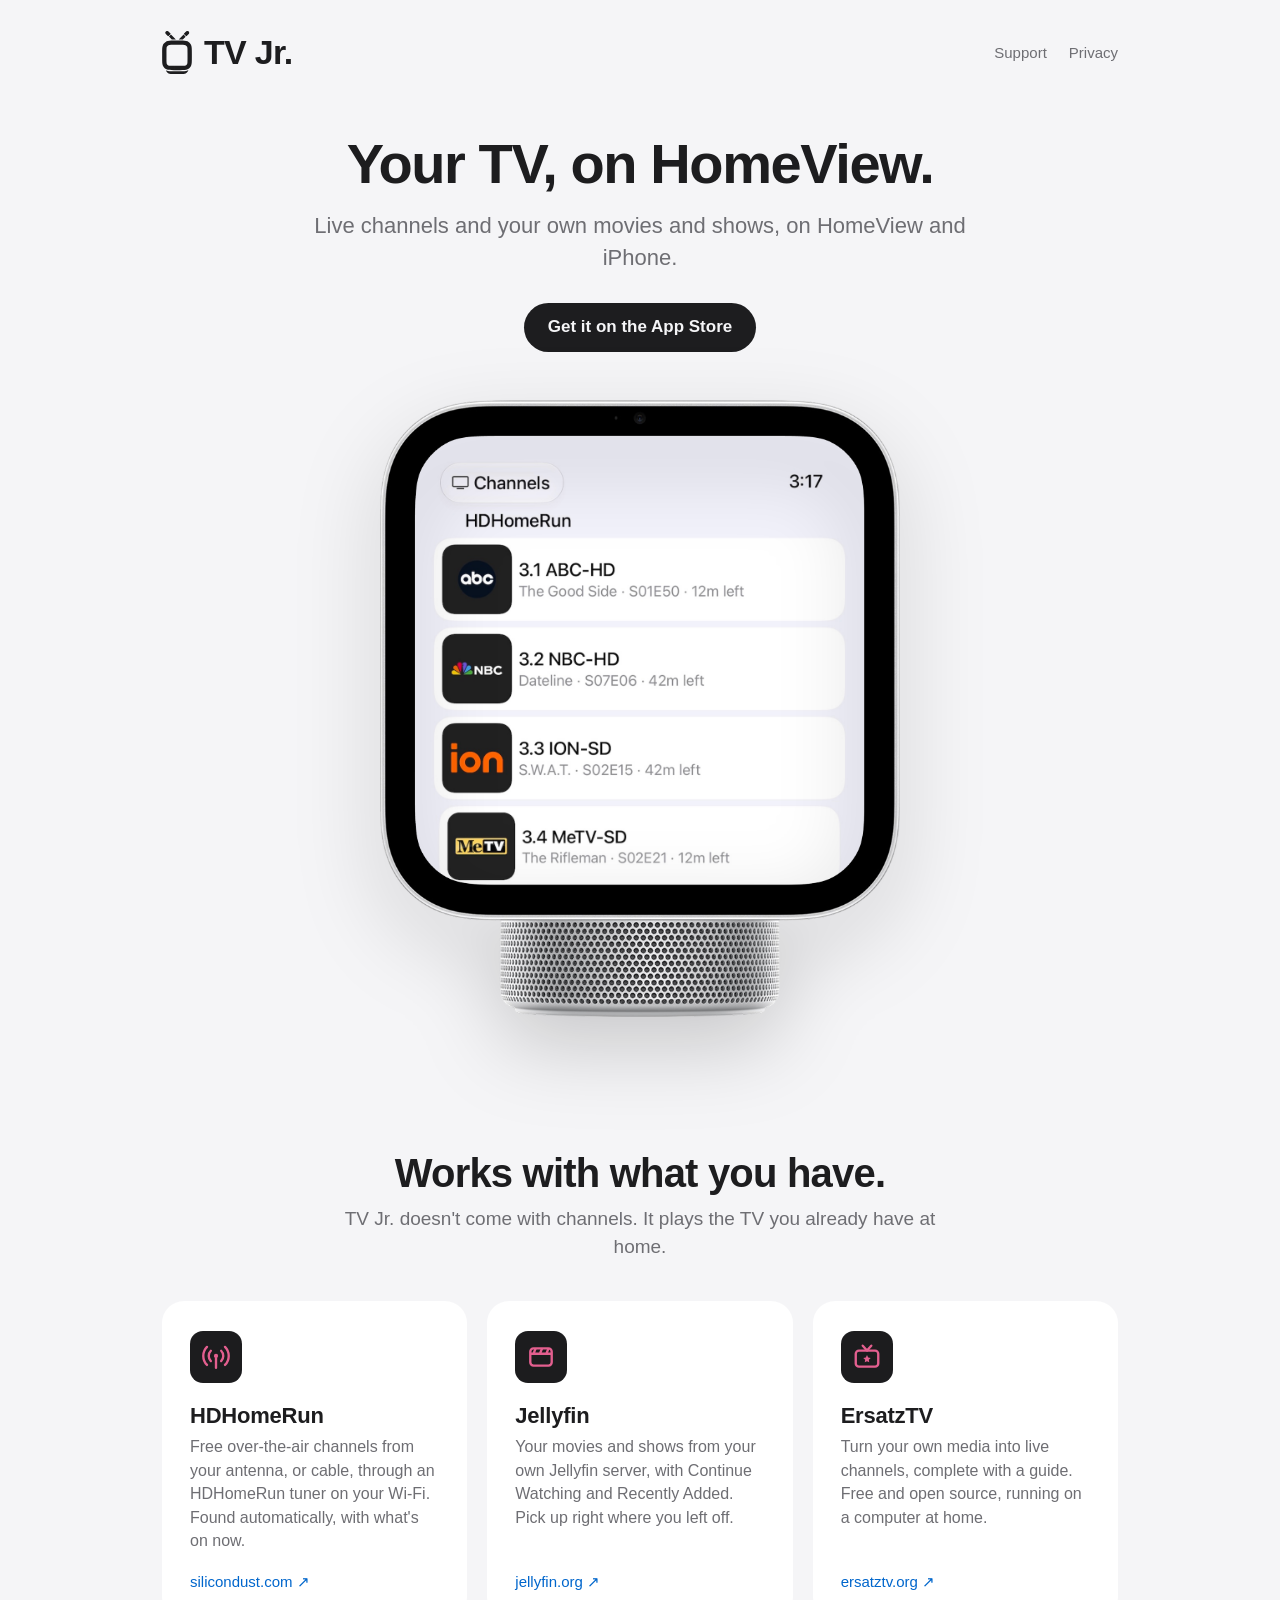
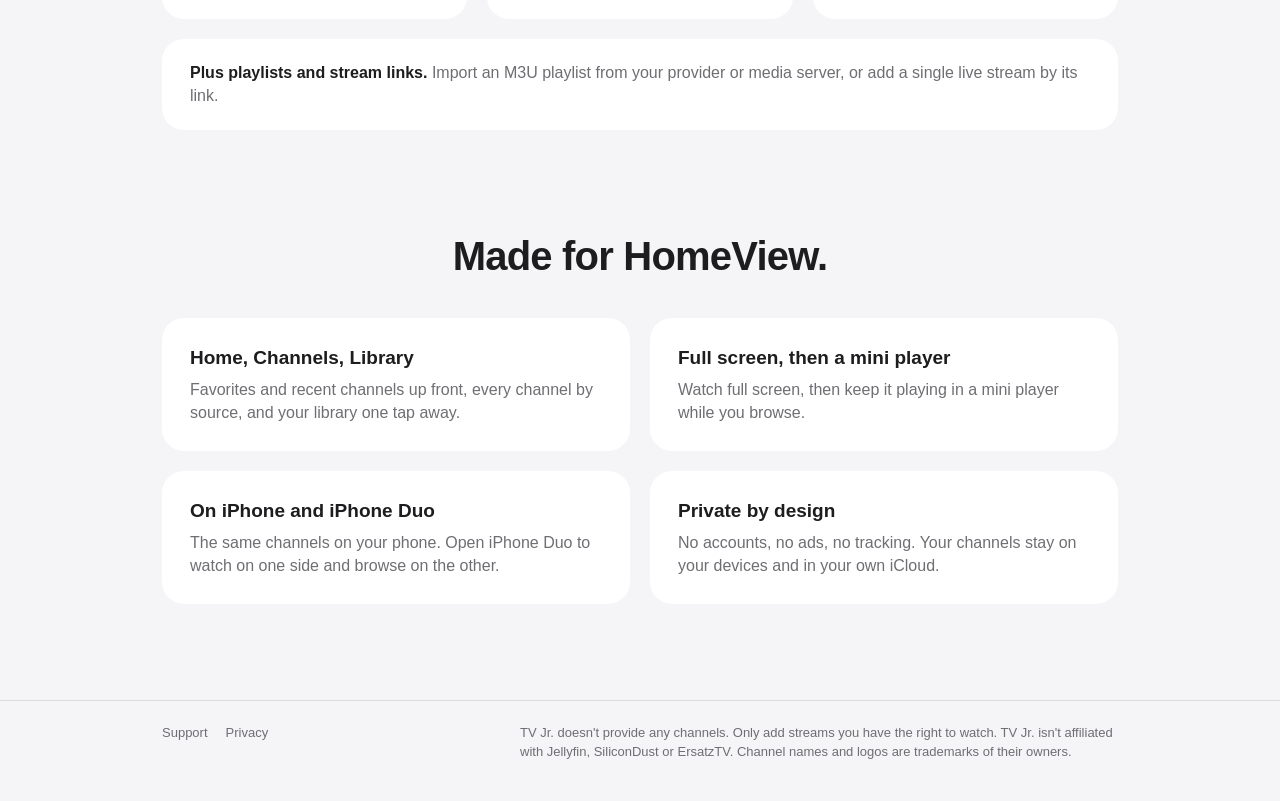
==== index.html @ d6d627ab "Channels screenshot from HomeView; trademark line Co-Authored-By: Claude Opus 5.5 <noreply@anthropic" ====
<!doctype html>
<html lang="en">
<head>
  <meta charset="utf-8">
  <meta name="viewport" content="width=device-width, initial-scale=1">
  <title>TV Jr.</title>
  <meta name="description" content="Live TV and your Jellyfin library on HomeView and iPhone. Works with HDHomeRun, Jellyfin, ErsatzTV and stream links.">
  <meta name="apple-itunes-app" content="app-id=6818644922">
  <link rel="icon" href="logo.svg" type="image/svg+xml">
  <link rel="stylesheet" href="style.css">
</head>
<body>
  <header class="site-header">
    <div class="wrap">
      <a class="brand" href="./" aria-label="TV Jr. home"><i class="logo" aria-hidden="true"></i><span>TV Jr.</span></a>
      <nav class="site-nav">
        <a href="support.html">Support</a>
        <a href="privacy.html">Privacy</a>
      </nav>
    </div>
  </header>

  <main>
    <section class="hero wrap">
      <h1>Your TV, on HomeView.</h1>
      <p class="lede">Live channels and your own movies and shows, on HomeView and iPhone.</p>
      <a class="cta" href="https://apps.apple.com/app/id6818644922">Get it on the App Store</a>

      <div class="device" aria-label="TV Jr. on HomeView">
        <div class="screen" id="screen">
          <div class="placeholder"><i class="logo" aria-hidden="true"></i></div>
          <!-- Square HomeView screenshots, one per <img>. They cross-fade every few seconds. -->
          <img src="screens/channels.jpg" alt="TV Jr. on HomeView: HDHomeRun channels with what's on now">
        </div>
        <img class="frame" src="homeview.png" alt="" width="741" height="880">
      </div>
      <div class="dots" id="dots" hidden></div>
    </section>

    <section class="section wrap" id="sources">
      <h2>Works with what you have.</h2>
      <p class="sub">TV Jr. doesn't come with channels. It plays the TV you already have at home.</p>

      <div class="cards">
        <article class="card">
          <div class="icon" aria-hidden="true">
            <svg viewBox="0 0 28 28" fill="none" stroke="currentColor" stroke-width="2.2" stroke-linecap="round" stroke-linejoin="round">
              <path d="M14 15v9"/><circle cx="14" cy="13" r="2" fill="currentColor" stroke="none"/>
              <path d="M9.2 8.2a6.8 6.8 0 0 0 0 9.6M18.8 8.2a6.8 6.8 0 0 1 0 9.6"/>
              <path d="M5.6 4.6a11.9 11.9 0 0 0 0 16.8M22.4 4.6a11.9 11.9 0 0 1 0 16.8"/>
            </svg>
          </div>
          <h3>HDHomeRun</h3>
          <p>Free over-the-air channels from your antenna, or cable, through an HDHomeRun tuner on your Wi‑Fi. Found automatically, with what's on now.</p>
          <a class="more" href="https://www.silicondust.com">silicondust.com ↗</a>
        </article>

        <article class="card">
          <div class="icon" aria-hidden="true">
            <svg viewBox="0 0 28 28" fill="none" stroke="currentColor" stroke-width="2.2" stroke-linejoin="round">
              <rect x="4" y="6" width="20" height="16" rx="3"/>
              <path d="M4 11h20M9 6l-2 5M15 6l-2 5M21 6l-2 5"/>
            </svg>
          </div>
          <h3>Jellyfin</h3>
          <p>Your movies and shows from your own Jellyfin server, with Continue Watching and Recently Added. Pick up right where you left off.</p>
          <a class="more" href="https://jellyfin.org">jellyfin.org ↗</a>
        </article>

        <article class="card">
          <div class="icon" aria-hidden="true">
            <svg viewBox="0 0 28 28" fill="none" stroke="currentColor" stroke-width="2.2" stroke-linecap="round" stroke-linejoin="round">
              <rect x="3.5" y="8" width="21" height="15" rx="3"/>
              <path d="M10 3.5l4 4.5 4-4.5"/>
              <path d="M14 12.2l1.1 2.3 2.4.4-1.8 1.7.4 2.4-2.1-1.1-2.1 1.1.4-2.4-1.8-1.7 2.4-.4z" fill="currentColor" stroke="none"/>
            </svg>
          </div>
          <h3>ErsatzTV</h3>
          <p>Turn your own media into live channels, complete with a guide. Free and open source, running on a computer at home.</p>
          <a class="more" href="https://ersatztv.org">ersatztv.org ↗</a>
        </article>
      </div>

      <p class="also"><strong>Plus playlists and stream links.</strong> Import an M3U playlist from your provider or media server, or add a single live stream by its link.</p>
    </section>

    <section class="section wrap">
      <h2>Made for HomeView.</h2>
      <div class="features">
        <div class="feature">
          <h3>Home, Channels, Library</h3>
          <p>Favorites and recent channels up front, every channel by source, and your library one tap away.</p>
        </div>
        <div class="feature">
          <h3>Full screen, then a mini player</h3>
          <p>Watch full screen, then keep it playing in a mini player while you browse.</p>
        </div>
        <div class="feature">
          <h3>On iPhone and iPhone Duo</h3>
          <p>The same channels on your phone. Open iPhone Duo to watch on one side and browse on the other.</p>
        </div>
        <div class="feature">
          <h3>Private by design</h3>
          <p>No accounts, no ads, no tracking. Your channels stay on your devices and in your own iCloud.</p>
        </div>
      </div>
    </section>
  </main>

  <footer class="site-footer">
    <div class="wrap">
      <nav><a href="support.html">Support</a><a href="privacy.html">Privacy</a></nav>
      <p>TV Jr. doesn't provide any channels. Only add streams you have the right to watch. TV Jr. isn't affiliated with Jellyfin, SiliconDust or ErsatzTV. Channel names and logos are trademarks of their owners.</p>
    </div>
  </footer>

  <script>
    // Cross-fade the HomeView screenshots, with a dot for each.
    (function () {
      var shots = [].slice.call(document.querySelectorAll('#screen img'));
      if (!shots.length) return;
      var dots = document.getElementById('dots'), i = 0, timer;
      function show(n) {
        shots[i].classList.remove('on'); dots.children[i] && dots.children[i].setAttribute('aria-current', 'false');
        i = n; shots[i].classList.add('on'); dots.children[i] && dots.children[i].setAttribute('aria-current', 'true');
      }
      if (shots.length > 1) {
        shots.forEach(function (img, n) {
          var b = document.createElement('button');
          b.setAttribute('aria-label', img.alt || 'Screenshot ' + (n + 1));
          b.addEventListener('click', function () { clearInterval(timer); show(n); });
          dots.appendChild(b);
        });
        dots.hidden = false;
        if (!matchMedia('(prefers-reduced-motion: reduce)').matches)
          timer = setInterval(function () { show((i + 1) % shots.length); }, 4500);
      }
      show(0);
    })();
  </script>
</body>
</html>
---- style.css ----
:root {
  --bg: #f5f5f7;
  --card: #ffffff;
  --text: #1d1d1f;
  --secondary: #6e6e73;
  --hairline: rgba(0, 0, 0, 0.1);
  --link: #0066cc;
  --pink: #e35f8f;
  color-scheme: light dark;
}

@media (prefers-color-scheme: dark) {
  :root {
    --bg: #000000;
    --card: #1c1c1e;
    --text: #f5f5f7;
    --secondary: #a1a1a6;
    --hairline: rgba(255, 255, 255, 0.14);
    --link: #2997ff;
  }
}

* { box-sizing: border-box; }

html { -webkit-text-size-adjust: 100%; }

body {
  margin: 0;
  background: var(--bg);
  color: var(--text);
  font-family: -apple-system, BlinkMacSystemFont, "SF Pro Text", "Helvetica Neue", Helvetica, Arial, sans-serif;
  font-size: 17px;
  line-height: 1.47;
  -webkit-font-smoothing: antialiased;
}

a { color: var(--link); text-decoration: none; }
a:hover { text-decoration: underline; }

.wrap { max-width: 1000px; margin: 0 auto; padding: 0 22px; }

/* Header */

.site-header { padding: 28px 0 0; }
.site-header .wrap { display: flex; align-items: center; justify-content: space-between; gap: 16px; }

.brand { display: inline-flex; align-items: center; gap: 12px; color: var(--text); }
.brand:hover { text-decoration: none; }
.brand .logo { width: 30px; height: 43px; }
.brand span { font-size: 34px; font-weight: 700; letter-spacing: -0.02em; }

.logo {
  display: inline-block;
  background: currentColor;
  -webkit-mask: url(logo.svg) center / contain no-repeat;
  mask: url(logo.svg) center / contain no-repeat;
}

.site-nav { display: flex; gap: 22px; font-size: 15px; }
.site-nav a { color: var(--secondary); }
.site-nav a:hover, .site-nav a[aria-current] { color: var(--text); text-decoration: none; }

/* Hero */

.hero { text-align: center; padding-top: 56px; padding-bottom: 24px; }
.hero h1 {
  margin: 0 auto;
  max-width: 14em;
  font-size: clamp(36px, 6vw, 56px);
  line-height: 1.07;
  font-weight: 700;
  letter-spacing: -0.025em;
}
.hero p.lede {
  margin: 16px auto 0;
  max-width: 30em;
  font-size: clamp(19px, 2.4vw, 22px);
  color: var(--secondary);
}

.cta {
  display: inline-block;
  margin-top: 28px;
  padding: 12px 24px;
  border-radius: 980px;
  background: var(--text);
  color: var(--bg);
  font-size: 17px;
  font-weight: 600;
}
.cta:hover { text-decoration: none; opacity: 0.85; }

/* HomeView: the photo on top, with its screen cut out; screenshots sit behind the opening.
   The opening is 640×640 at (50, 51) in the 741×880 image, padded a pixel under the bezel. */

.device {
  position: relative;
  width: min(520px, 100%);
  margin: 48px auto 0;
  aspect-ratio: 741 / 880;
}

.device .frame {
  position: relative;
  display: block;
  width: 100%;
  height: auto;
  pointer-events: none;
  filter: drop-shadow(0 30px 40px rgba(0, 0, 0, 0.18));
}

.device .screen {
  position: absolute;
  left: calc(49 / 741 * 100%);
  top: calc(50 / 880 * 100%);
  width: calc(642 / 741 * 100%);
  height: calc(642 / 880 * 100%);
  overflow: hidden;
  background: #1c1c1e;
}

.device .screen img {
  position: absolute;
  inset: 0;
  width: 100%;
  height: 100%;
  object-fit: cover;
  opacity: 0;
  transition: opacity 0.8s ease;
}
.device .screen img.on { opacity: 1; }

.device .placeholder {
  position: absolute;
  inset: 0;
  display: grid;
  place-items: center;
  background: radial-gradient(circle at 50% 45%, #2c2c30, #151517);
}
.device .placeholder .logo { width: 22%; aspect-ratio: 566 / 819; color: rgba(255, 255, 255, 0.18); }

.dots { display: flex; justify-content: center; gap: 8px; margin-top: 22px; }
.dots button {
  width: 8px; height: 8px; padding: 0;
  border: 0; border-radius: 50%;
  background: var(--secondary); opacity: 0.35; cursor: pointer;
}
.dots button[aria-current="true"] { opacity: 1; }

/* Sources */

.section { padding-top: 88px; }
.section h2 {
  margin: 0;
  text-align: center;
  font-size: clamp(30px, 4.4vw, 40px);
  line-height: 1.1;
  font-weight: 700;
  letter-spacing: -0.02em;
}
.section .sub { margin: 10px auto 0; max-width: 34em; text-align: center; color: var(--secondary); font-size: 19px; }

.cards {
  display: grid;
  grid-template-columns: repeat(3, 1fr);
  gap: 20px;
  margin-top: 40px;
}

.card {
  display: flex;
  flex-direction: column;
  padding: 30px 28px 26px;
  border-radius: 22px;
  background: var(--card);
}
.card .icon {
  width: 52px; height: 52px;
  display: grid; place-items: center;
  border-radius: 13px;
  background: #1c1c1e;
  color: var(--pink);
}
.card .icon svg { width: 30px; height: 30px; }
.card h3 { margin: 20px 0 6px; font-size: 22px; line-height: 1.2; letter-spacing: -0.01em; }
.card p { margin: 0; color: var(--secondary); font-size: 16px; }
.card .more { margin-top: auto; padding-top: 18px; font-size: 15px; }

.also {
  margin-top: 20px;
  padding: 22px 28px;
  border-radius: 22px;
  background: var(--card);
  color: var(--secondary);
  font-size: 16px;
}
.also strong { color: var(--text); }

/* Features */

.features {
  display: grid;
  grid-template-columns: repeat(2, 1fr);
  gap: 20px;
  margin-top: 40px;
}
.feature { padding: 26px 28px; border-radius: 22px; background: var(--card); }
.feature h3 { margin: 0 0 6px; font-size: 19px; }
.feature p { margin: 0; color: var(--secondary); font-size: 16px; }

/* Plain pages (Support, Privacy) */

.page { max-width: 720px; padding-top: 48px; }
.page h1 { margin: 0; font-size: clamp(34px, 5vw, 44px); line-height: 1.1; letter-spacing: -0.02em; }
.page .updated { margin: 8px 0 0; color: var(--secondary); font-size: 15px; }
.page h2 { margin: 44px 0 10px; font-size: 24px; letter-spacing: -0.01em; }
.page p, .page li { color: var(--text); }
.page ul, .page ol { padding-left: 1.3em; }
.page li { margin: 6px 0; }
.page code {
  font-family: ui-monospace, "SF Mono", Menlo, monospace;
  font-size: 0.88em;
  padding: 1px 5px;
  border-radius: 6px;
  background: var(--card);
  overflow-wrap: anywhere;
}
.page .note { color: var(--secondary); }

/* Footer */

.site-footer {
  margin-top: 96px;
  padding: 22px 0 40px;
  border-top: 1px solid var(--hairline);
  color: var(--secondary);
  font-size: 13px;
}
.site-footer .wrap { display: flex; flex-wrap: wrap; justify-content: space-between; gap: 10px 24px; }
.site-footer nav { display: flex; gap: 18px; }
.site-footer a { color: var(--secondary); }
.site-footer p { margin: 0; max-width: 46em; }

@media (max-width: 760px) {
  .cards, .features { grid-template-columns: 1fr; }
  .site-nav { gap: 16px; }
  .brand span { font-size: 28px; }
  .brand .logo { width: 25px; height: 36px; }
}

@media (prefers-reduced-motion: reduce) {
  .device .screen img { transition: none; }
}
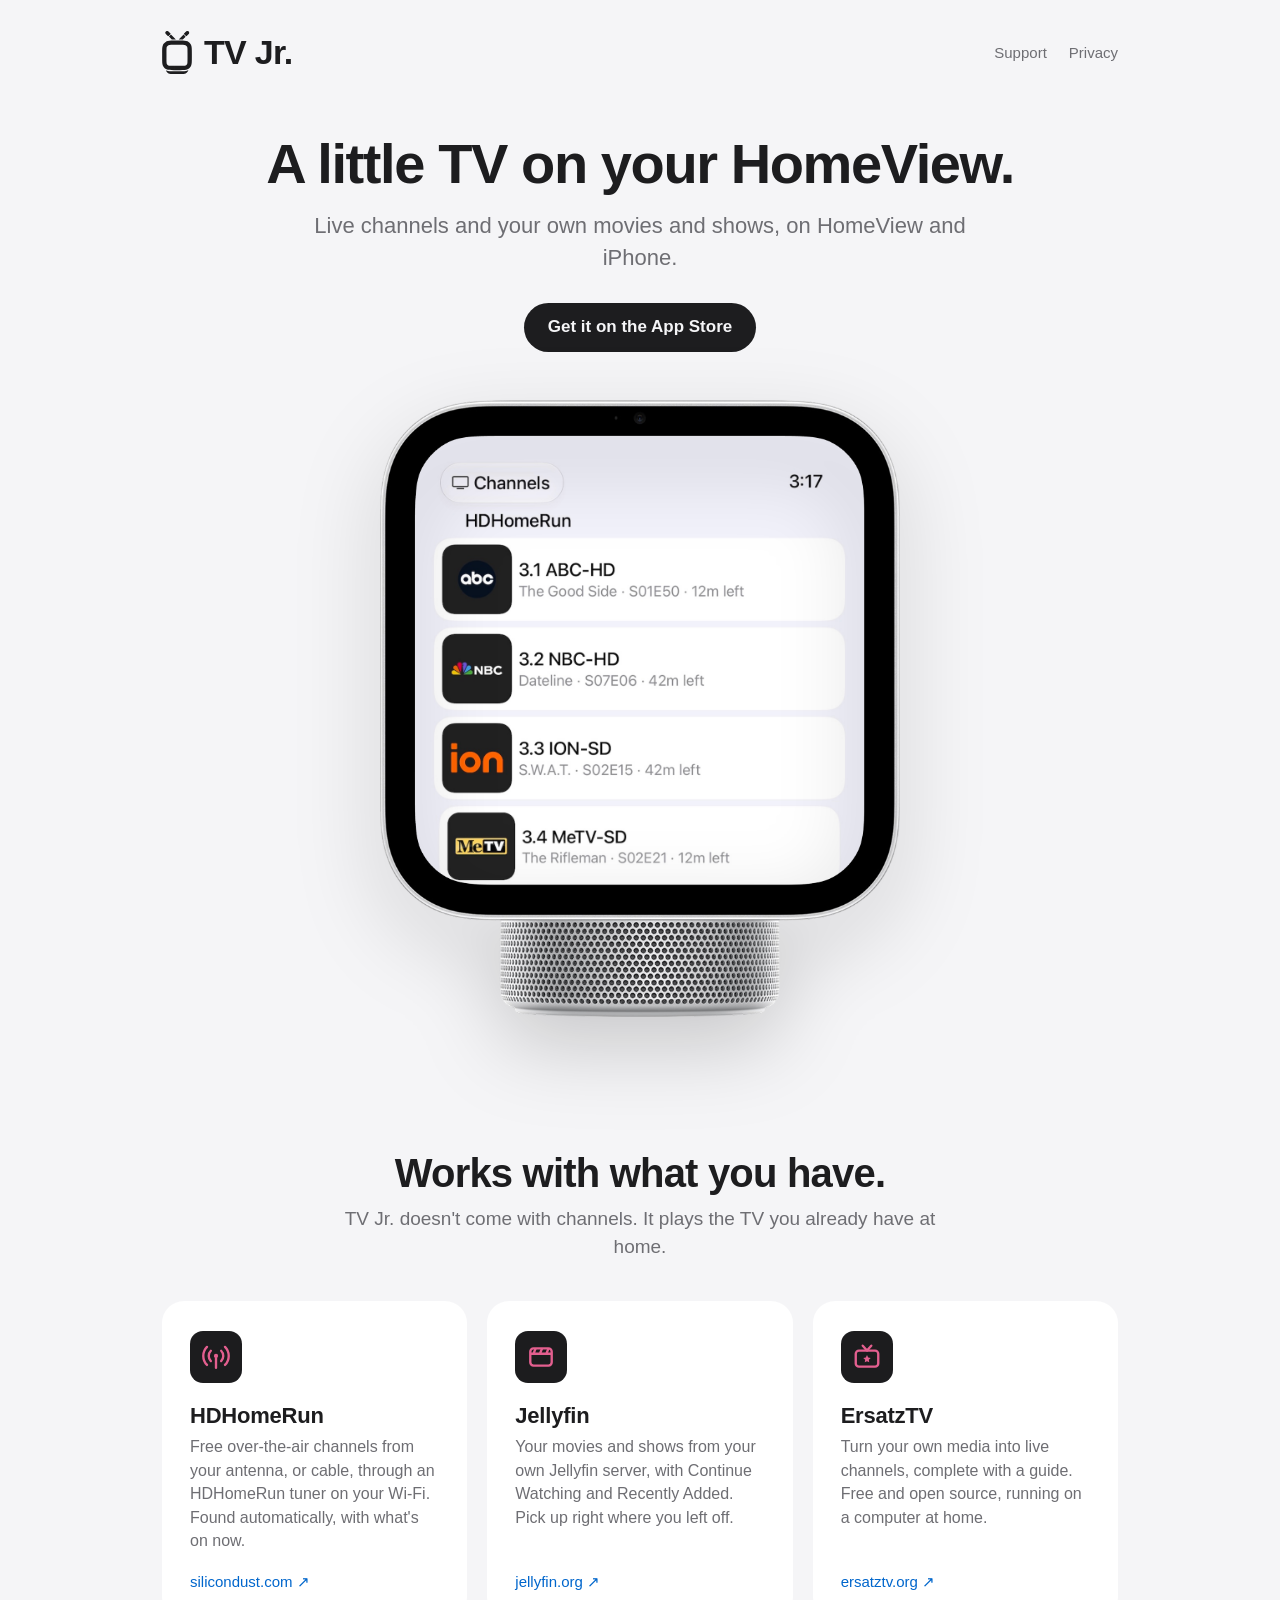
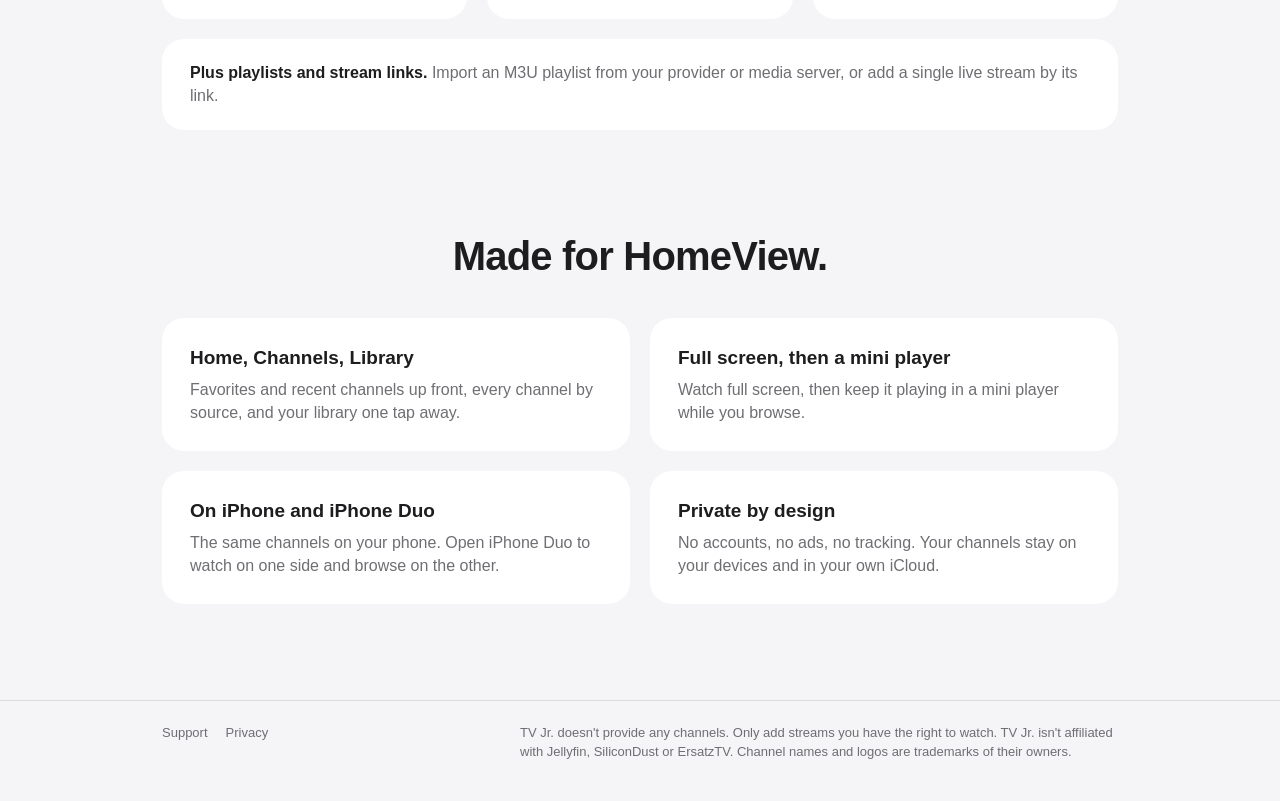
==== commit ed5d516b: "Tagline: A little TV on your HomeView. Co-Authored-By: Claude Opus 5.5 <noreply@anthropic.com>" ====
--- a/index.html
+++ b/index.html
@@ -22,7 +22,7 @@
 
   <main>
     <section class="hero wrap">
-      <h1>Your TV, on HomeView.</h1>
+      <h1>A little TV on your HomeView.</h1>
       <p class="lede">Live channels and your own movies and shows, on HomeView and iPhone.</p>
       <a class="cta" href="https://apps.apple.com/app/id6818644922">Get it on the App Store</a>
 
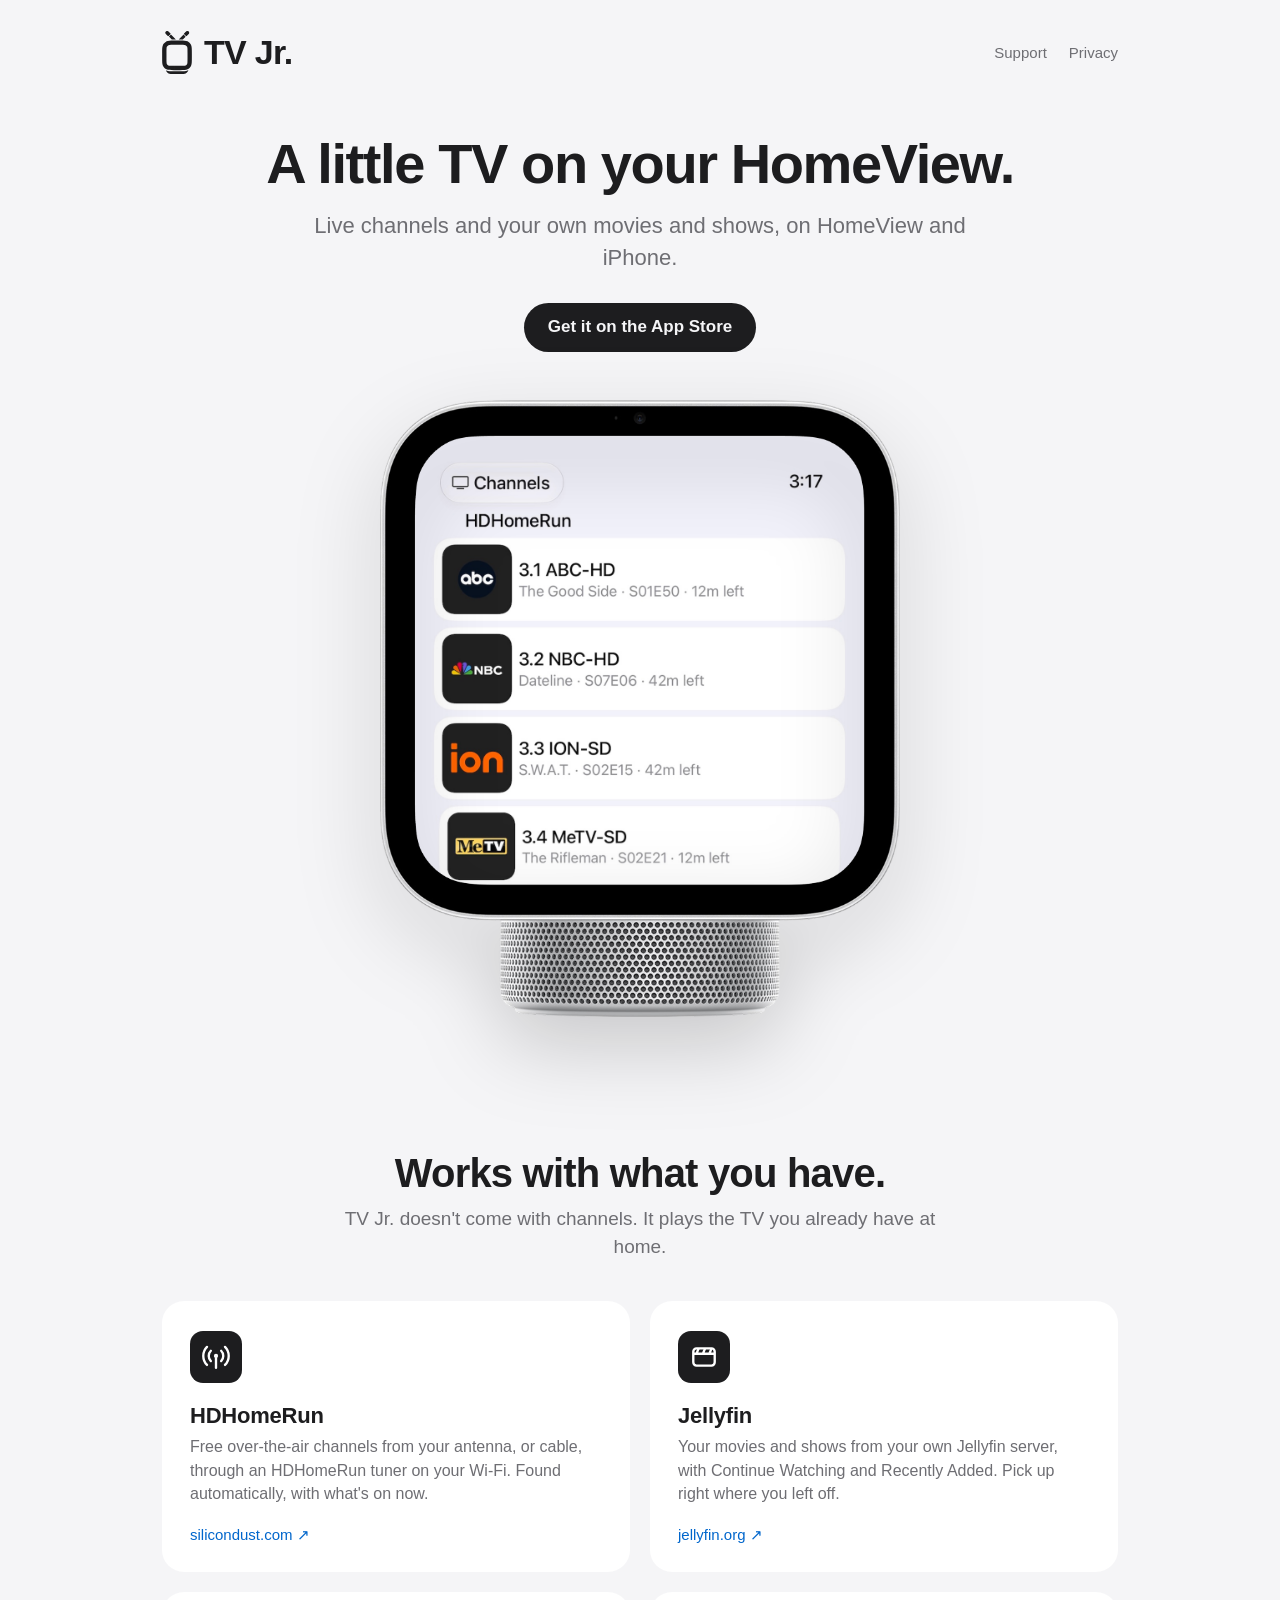
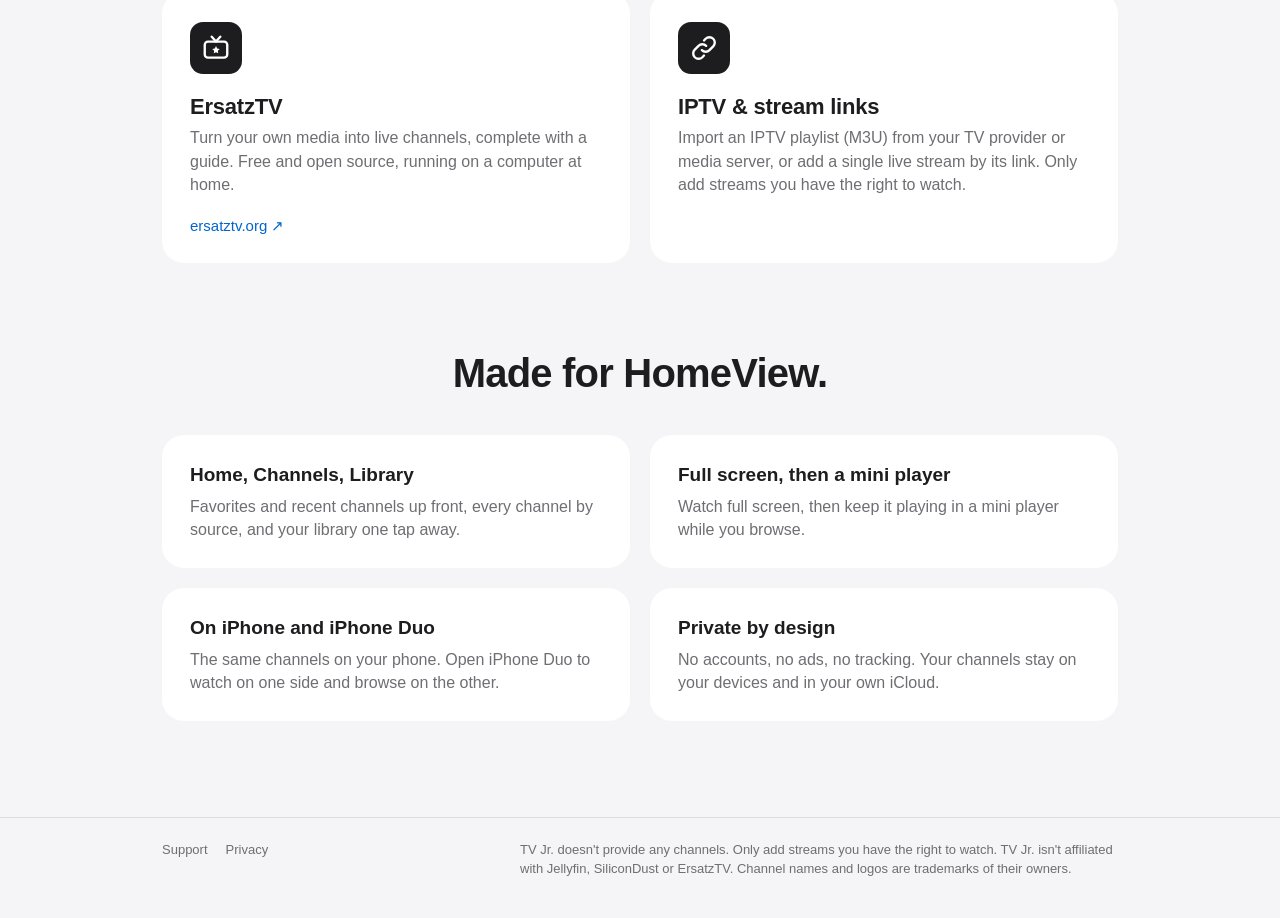
==== commit 1145e2de: "Sources: IPTV & stream links as a fourth card (2x2 grid) Co-Authored-By: Claude Opus 5.5 <noreply@an" ====
--- a/index.html
+++ b/index.html
@@ -79,9 +79,18 @@
           <p>Turn your own media into live channels, complete with a guide. Free and open source, running on a computer at home.</p>
           <a class="more" href="https://ersatztv.org">ersatztv.org ↗</a>
         </article>
+        <article class="card">
+          <div class="icon" aria-hidden="true">
+            <svg viewBox="0 0 28 28" fill="none" stroke="currentColor" stroke-width="2.2" stroke-linecap="round" stroke-linejoin="round">
+              <path d="M12 16a5 5 0 0 0 7.1 0l3.5-3.5a5 5 0 0 0-7.1-7.1L14 7"/>
+              <path d="M16 12a5 5 0 0 0-7.1 0l-3.5 3.5a5 5 0 0 0 7.1 7.1L14 21"/>
+            </svg>
+          </div>
+          <h3>IPTV &amp; stream links</h3>
+          <p>Import an IPTV playlist (M3U) from your TV provider or media server, or add a single live stream by its link. Only add streams you have the right to watch.</p>
+        </article>
       </div>
 
-      <p class="also"><strong>Plus playlists and stream links.</strong> Import an M3U playlist from your provider or media server, or add a single live stream by its link.</p>
     </section>
 
     <section class="section wrap">
--- a/style.css
+++ b/style.css
@@ -5,7 +5,6 @@
   --secondary: #6e6e73;
   --hairline: rgba(0, 0, 0, 0.1);
   --link: #0066cc;
-  --pink: #e35f8f;
   color-scheme: light dark;
 }
 
@@ -162,7 +161,7 @@
 
 .cards {
   display: grid;
-  grid-template-columns: repeat(3, 1fr);
+  grid-template-columns: repeat(2, 1fr);
   gap: 20px;
   margin-top: 40px;
 }
@@ -178,8 +177,8 @@
   width: 52px; height: 52px;
   display: grid; place-items: center;
   border-radius: 13px;
-  background: #1c1c1e;
-  color: var(--pink);
+  background: var(--text);   /* black tile, white glyph (flips in dark mode) */
+  color: var(--card);
 }
 .card .icon svg { width: 30px; height: 30px; }
 .card h3 { margin: 20px 0 6px; font-size: 22px; line-height: 1.2; letter-spacing: -0.01em; }
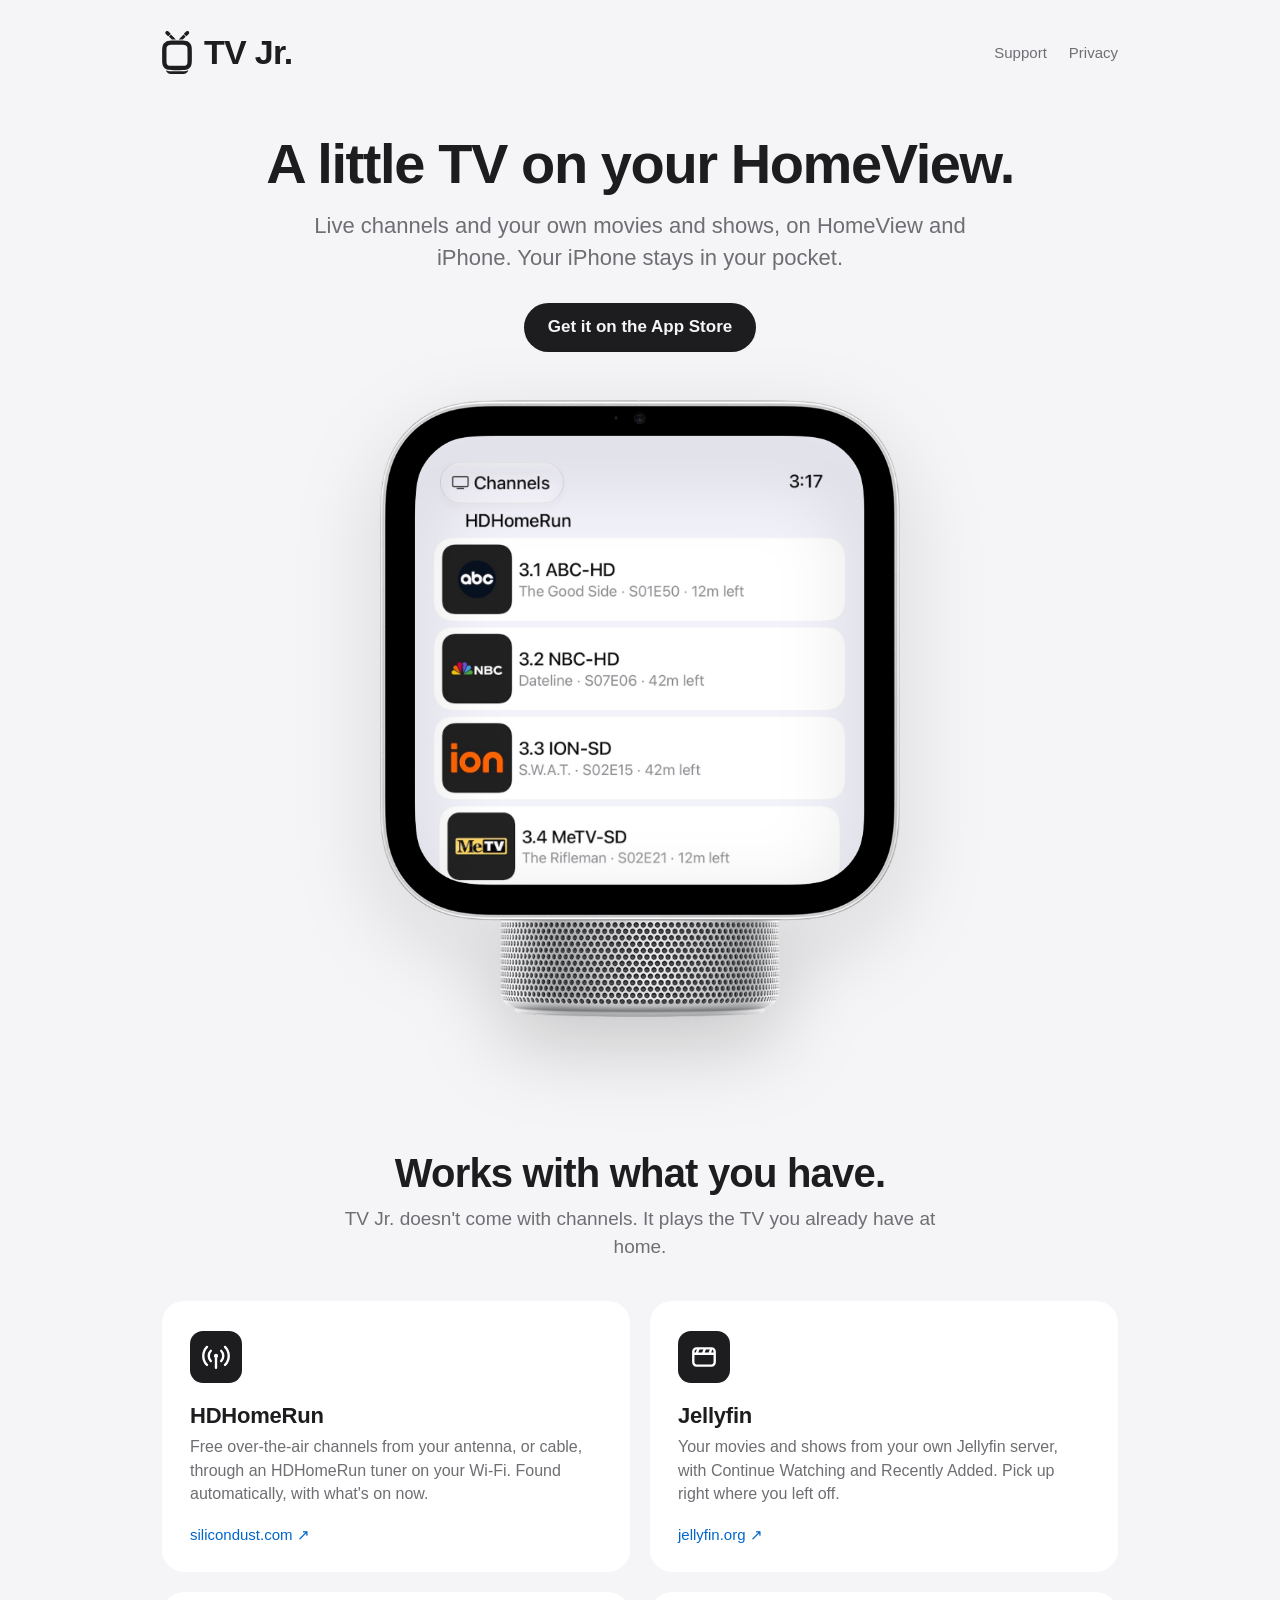
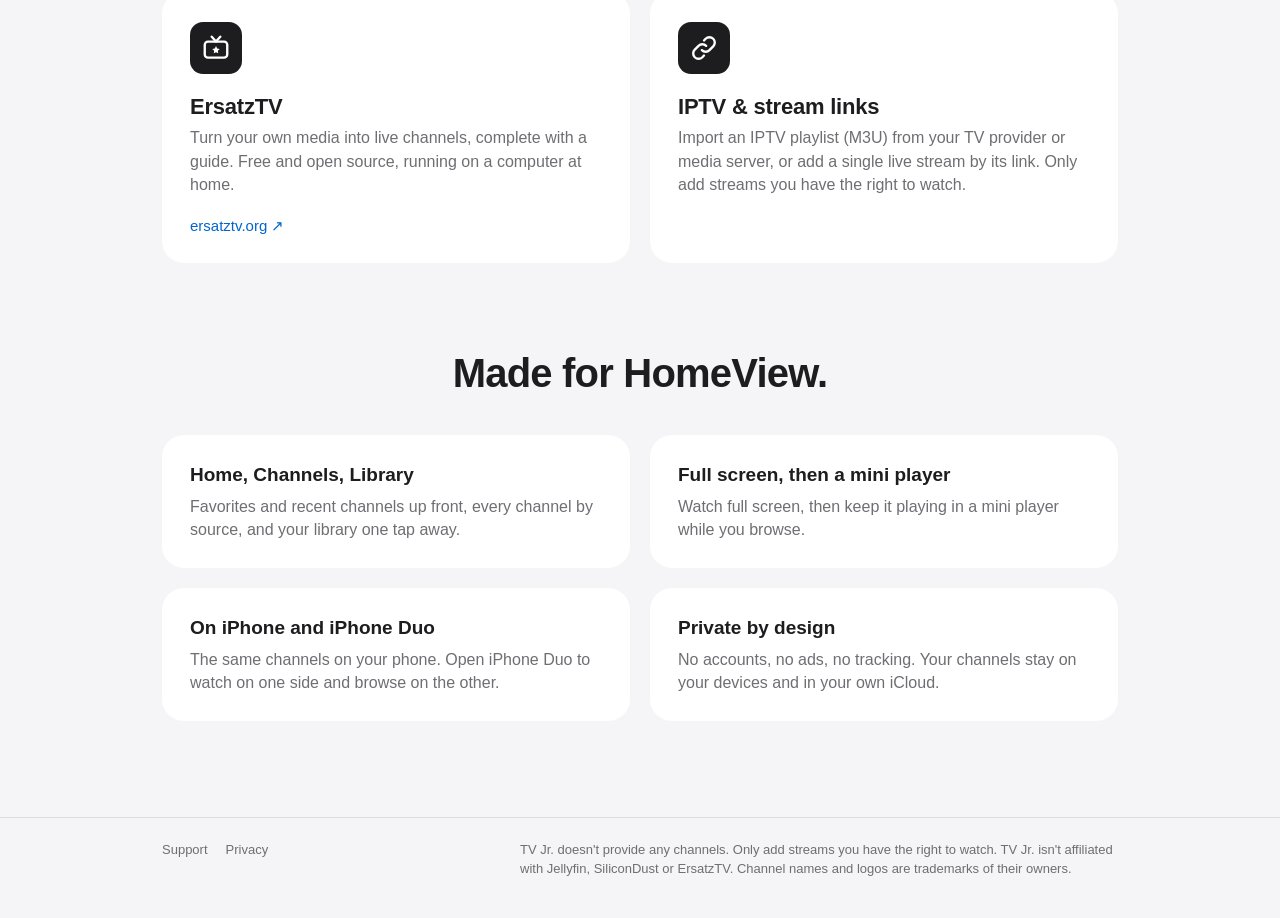
==== commit b88149cb: "Hero: your iPhone stays in your pocket Co-Authored-By: Claude Opus 5.5 <noreply@anthropic.com> Claud" ====
--- a/index.html
+++ b/index.html
@@ -23,7 +23,7 @@
   <main>
     <section class="hero wrap">
       <h1>A little TV on your HomeView.</h1>
-      <p class="lede">Live channels and your own movies and shows, on HomeView and iPhone.</p>
+      <p class="lede">Live channels and your own movies and shows, on HomeView and iPhone. Your iPhone stays in your pocket.</p>
       <a class="cta" href="https://apps.apple.com/app/id6818644922">Get it on the App Store</a>
 
       <div class="device" aria-label="TV Jr. on HomeView">
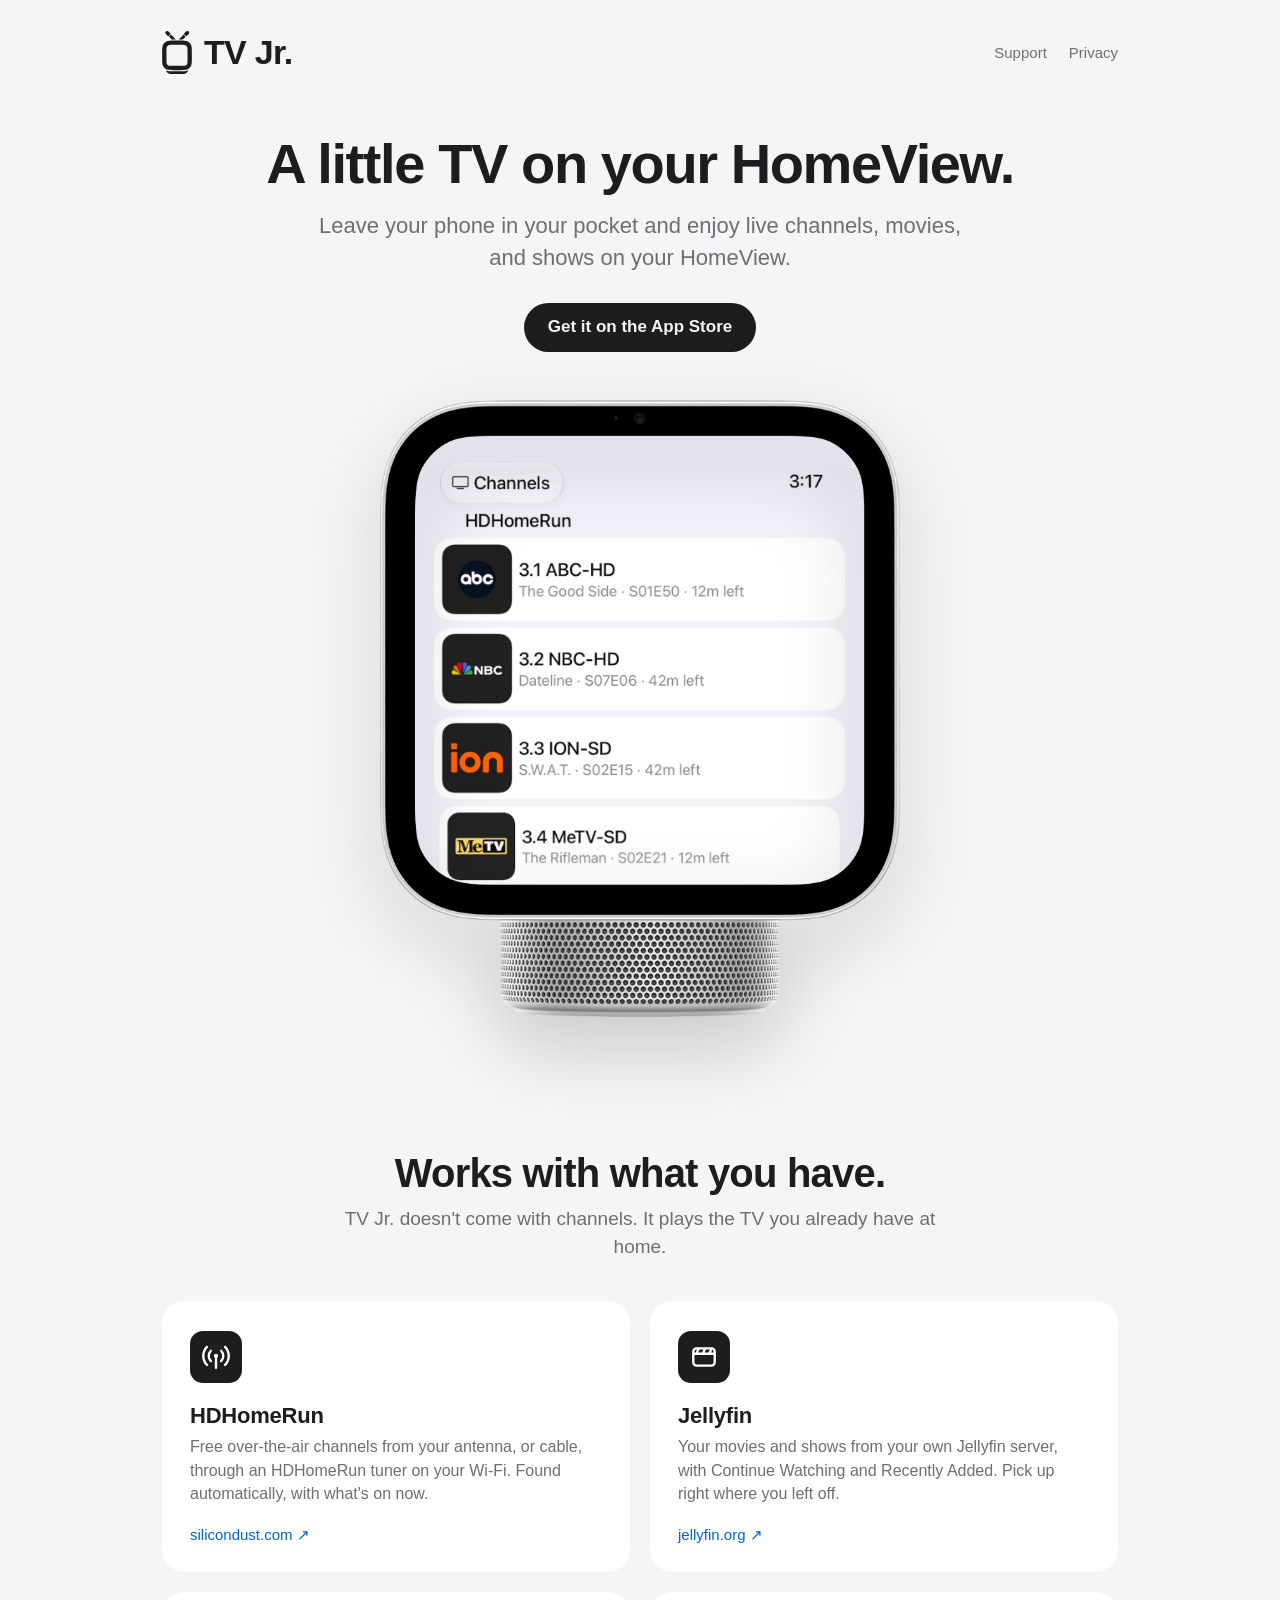
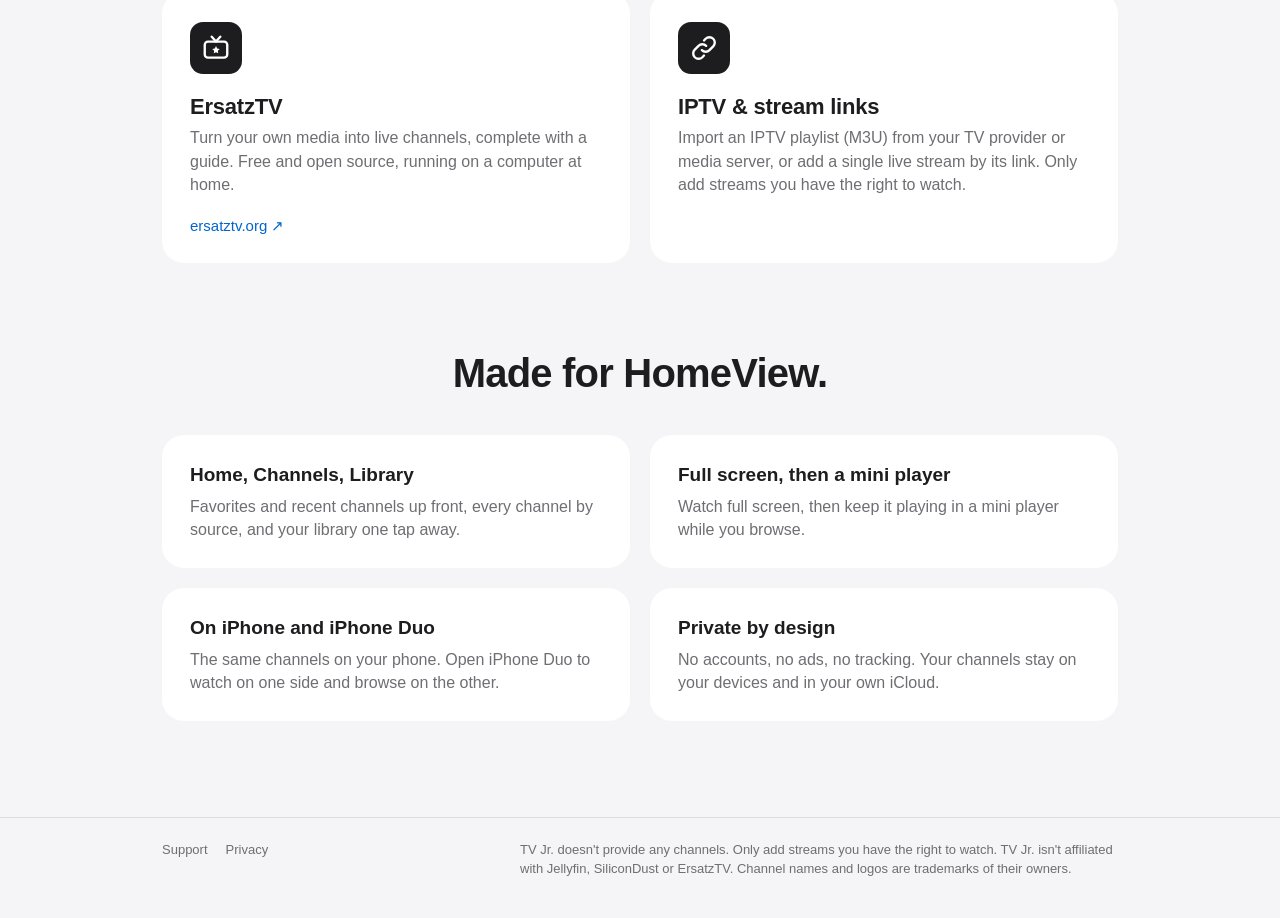
==== commit f3ed6dd1: "Hero: new lede Co-Authored-By: Claude Opus 5.5 <noreply@anthropic.com> Claude-Session: https://claud" ====
--- a/index.html
+++ b/index.html
@@ -23,7 +23,7 @@
   <main>
     <section class="hero wrap">
       <h1>A little TV on your HomeView.</h1>
-      <p class="lede">Live channels and your own movies and shows, on HomeView and iPhone. Your iPhone stays in your pocket.</p>
+      <p class="lede">Leave your phone in your pocket and enjoy live channels, movies, and shows on your HomeView.</p>
       <a class="cta" href="https://apps.apple.com/app/id6818644922">Get it on the App Store</a>
 
       <div class="device" aria-label="TV Jr. on HomeView">
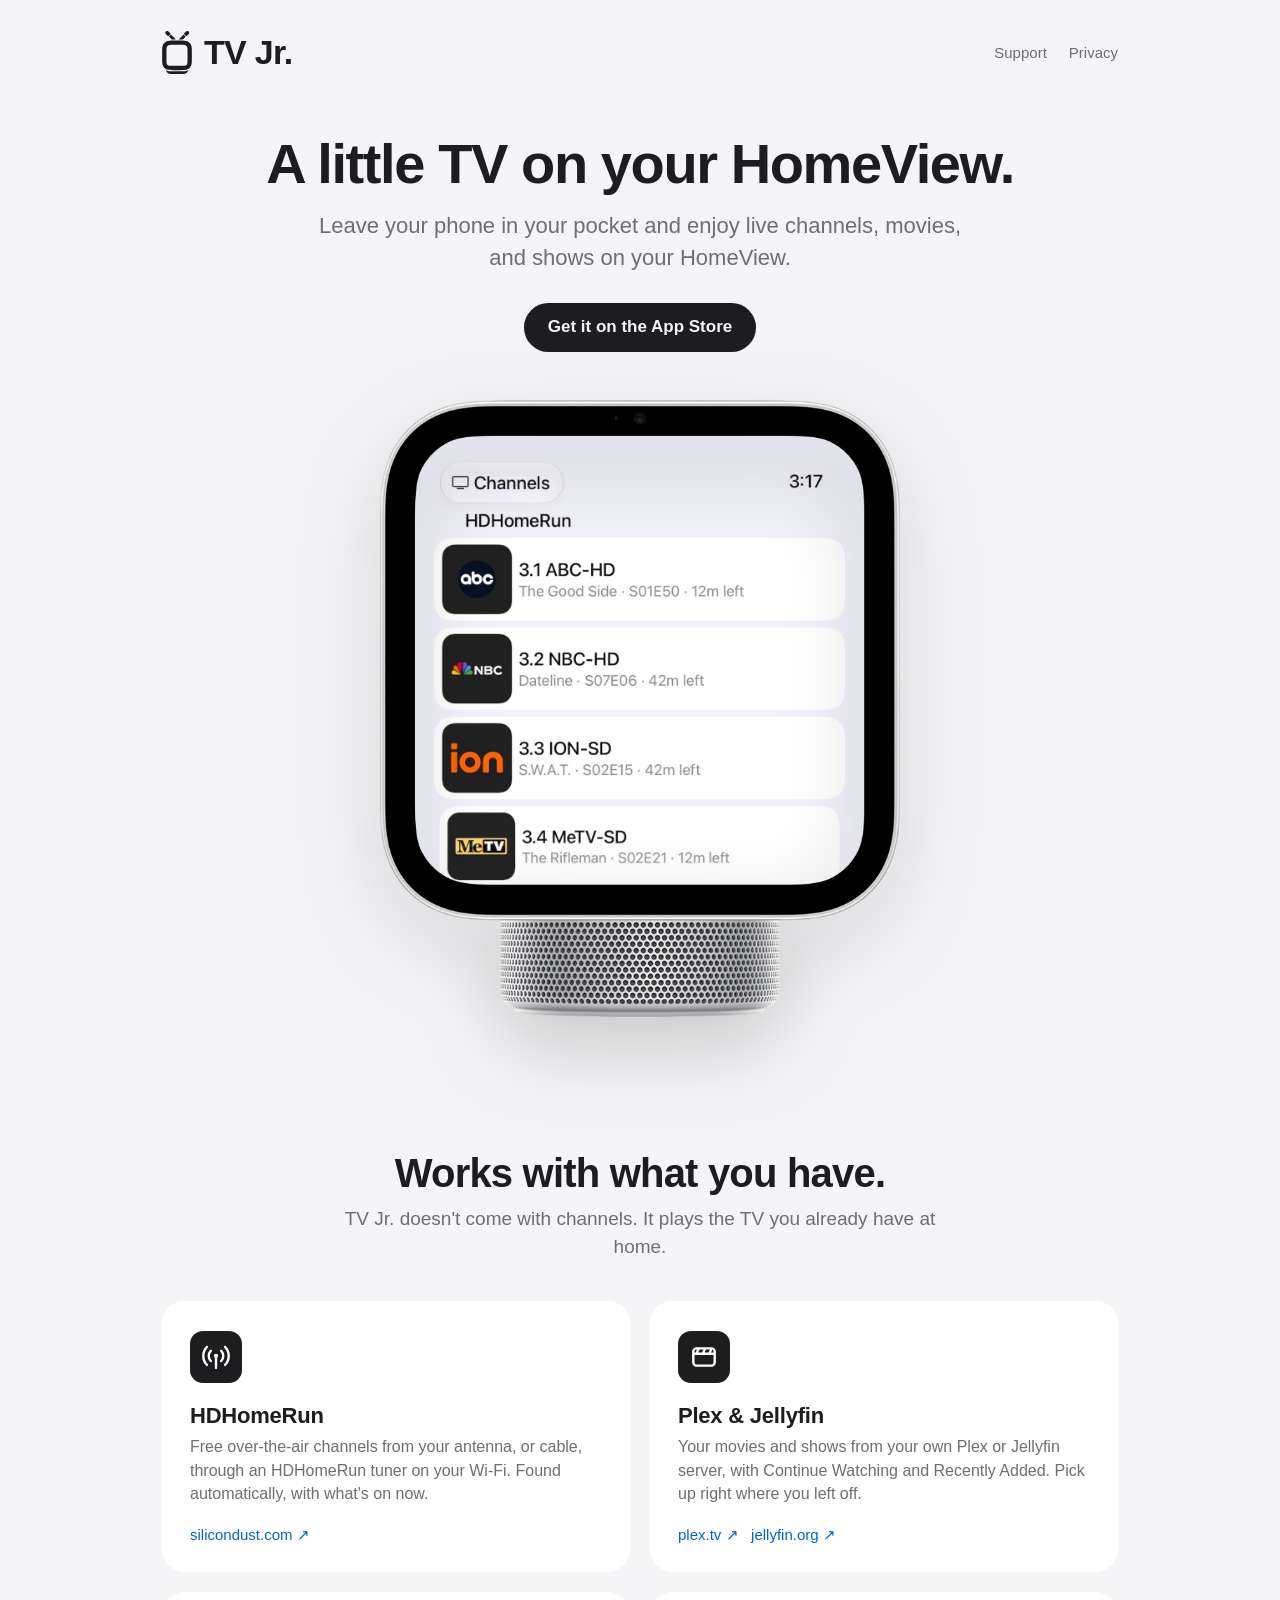
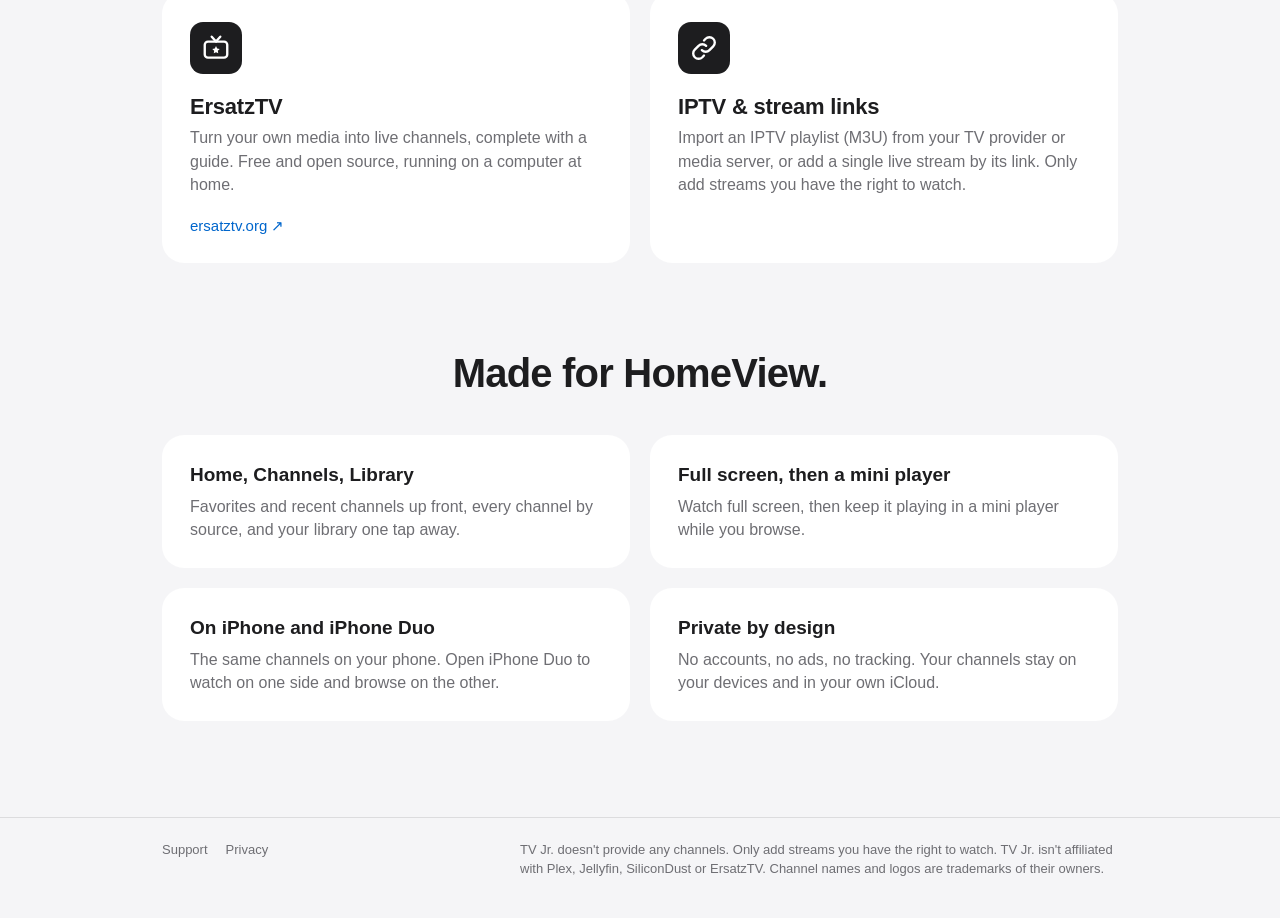
==== commit 389e1c9b: "Add Plex to the home and support pages Co-Authored-By: Claude Opus 5.5 <noreply@anthropic.com> Claud" ====
--- a/index.html
+++ b/index.html
@@ -4,7 +4,7 @@
   <meta charset="utf-8">
   <meta name="viewport" content="width=device-width, initial-scale=1">
   <title>TV Jr.</title>
-  <meta name="description" content="Live TV and your Jellyfin library on HomeView and iPhone. Works with HDHomeRun, Jellyfin, ErsatzTV and stream links.">
+  <meta name="description" content="Live TV and your Plex or Jellyfin library on HomeView and iPhone. Works with HDHomeRun, Plex, Jellyfin, ErsatzTV and stream links.">
   <meta name="apple-itunes-app" content="app-id=6818644922">
   <link rel="icon" href="logo.svg" type="image/svg+xml">
   <link rel="stylesheet" href="style.css">
@@ -62,9 +62,9 @@
               <path d="M4 11h20M9 6l-2 5M15 6l-2 5M21 6l-2 5"/>
             </svg>
           </div>
-          <h3>Jellyfin</h3>
-          <p>Your movies and shows from your own Jellyfin server, with Continue Watching and Recently Added. Pick up right where you left off.</p>
-          <a class="more" href="https://jellyfin.org">jellyfin.org ↗</a>
+          <h3>Plex &amp; Jellyfin</h3>
+          <p>Your movies and shows from your own Plex or Jellyfin server, with Continue Watching and Recently Added. Pick up right where you left off.</p>
+          <p class="more"><a href="https://www.plex.tv">plex.tv ↗</a> &nbsp; <a href="https://jellyfin.org">jellyfin.org ↗</a></p>
         </article>
 
         <article class="card">
@@ -119,7 +119,7 @@
   <footer class="site-footer">
     <div class="wrap">
       <nav><a href="support.html">Support</a><a href="privacy.html">Privacy</a></nav>
-      <p>TV Jr. doesn't provide any channels. Only add streams you have the right to watch. TV Jr. isn't affiliated with Jellyfin, SiliconDust or ErsatzTV. Channel names and logos are trademarks of their owners.</p>
+      <p>TV Jr. doesn't provide any channels. Only add streams you have the right to watch. TV Jr. isn't affiliated with Plex, Jellyfin, SiliconDust or ErsatzTV. Channel names and logos are trademarks of their owners.</p>
     </div>
   </footer>
 
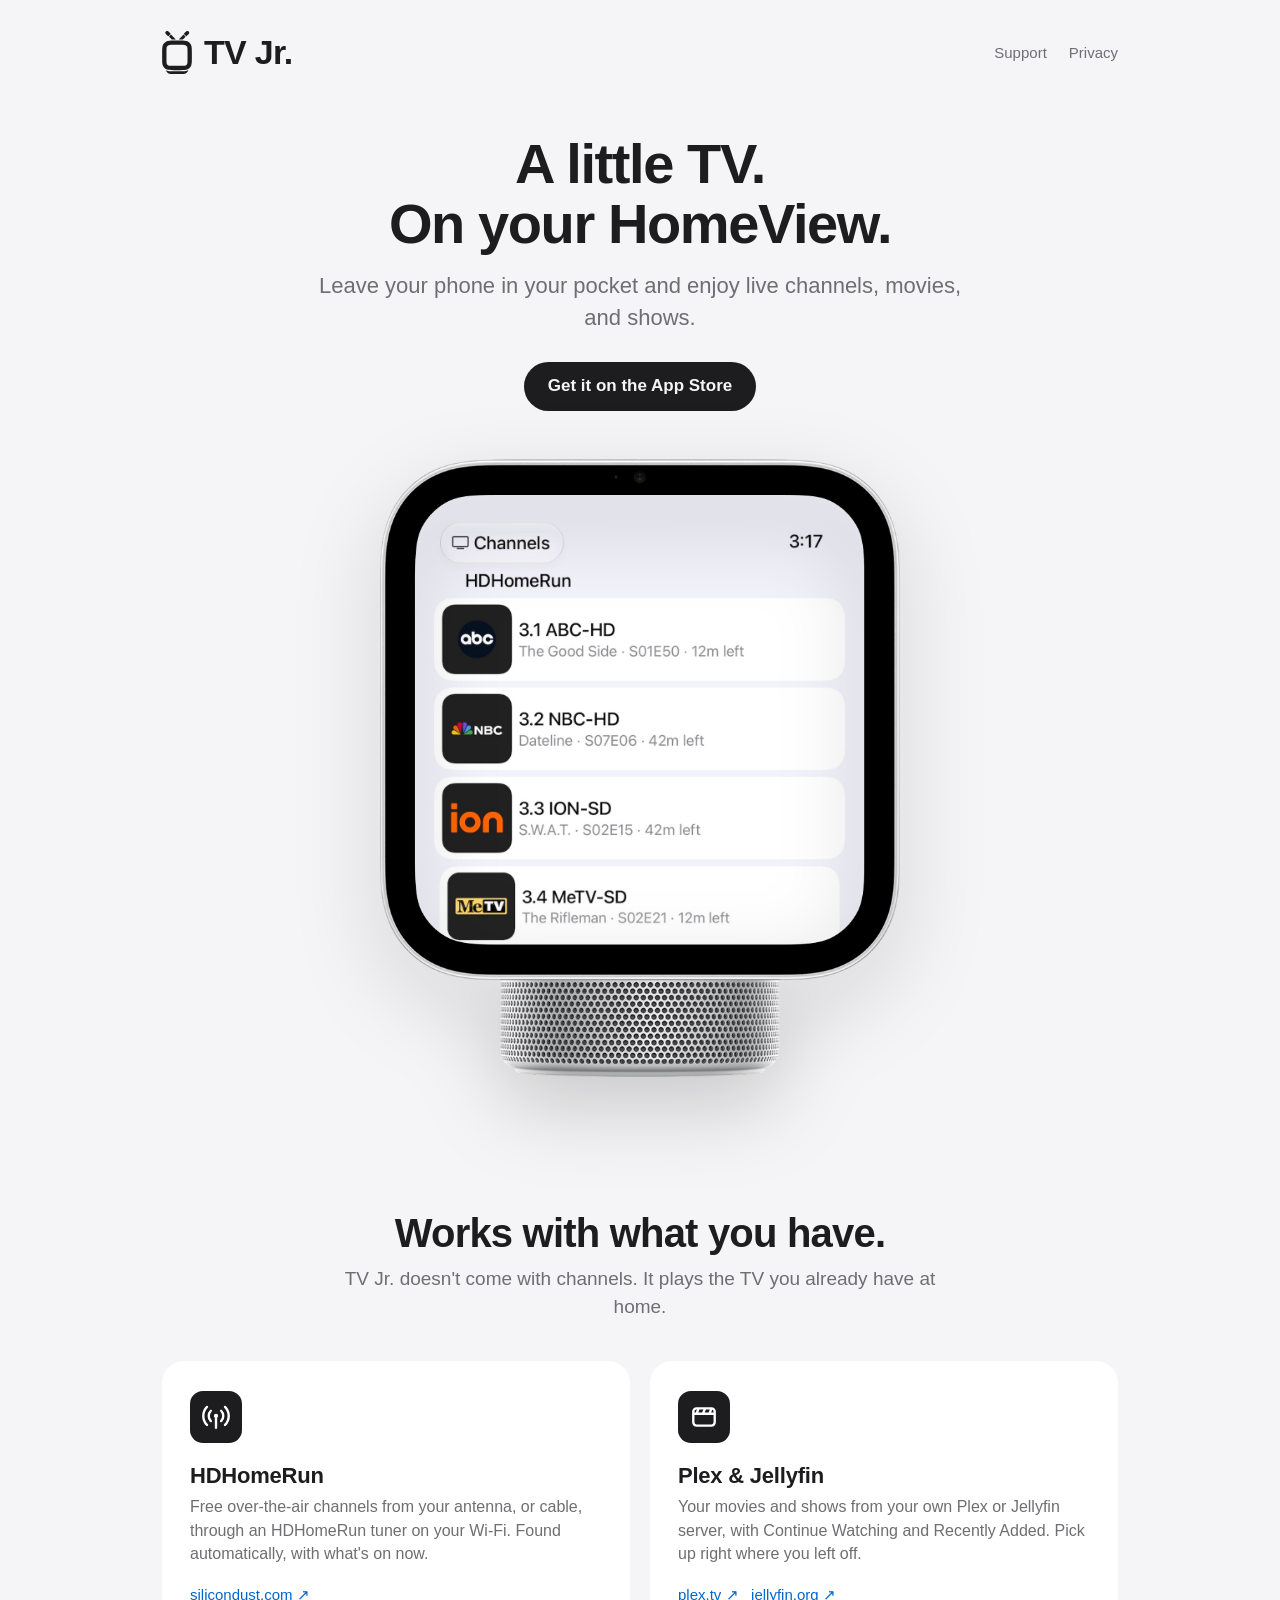
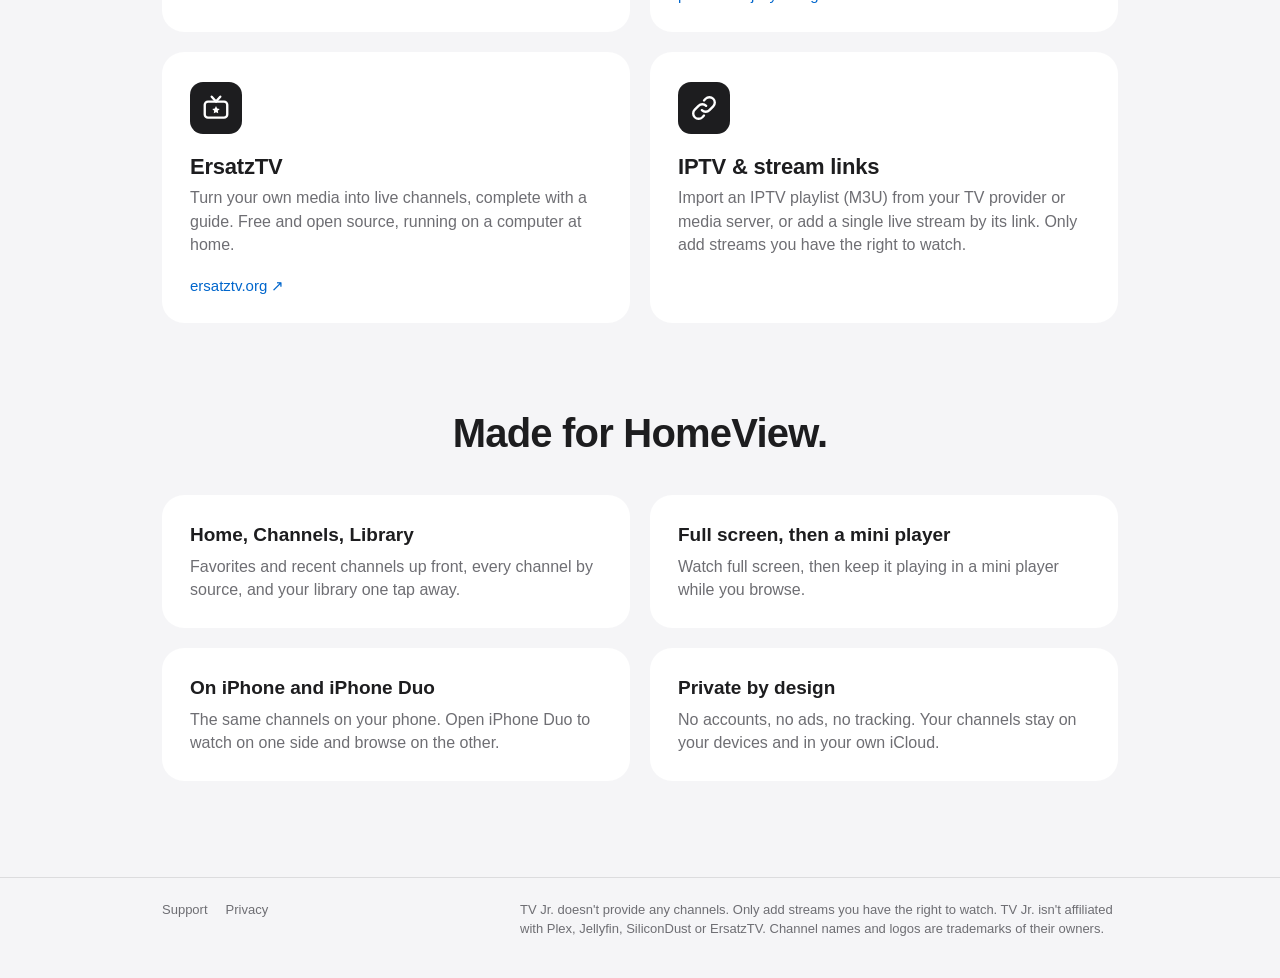
==== commit 3b5d1146: "Hero: A little TV. On your HomeView. Co-Authored-By: Claude Opus 5.5 <noreply@anthropic.com> Claude-" ====
--- a/index.html
+++ b/index.html
@@ -22,8 +22,8 @@
 
   <main>
     <section class="hero wrap">
-      <h1>A little TV on your HomeView.</h1>
-      <p class="lede">Leave your phone in your pocket and enjoy live channels, movies, and shows on your HomeView.</p>
+      <h1>A little TV.<br>On your HomeView.</h1>
+      <p class="lede">Leave your phone in your pocket and enjoy live channels, movies, and shows.</p>
       <a class="cta" href="https://apps.apple.com/app/id6818644922">Get it on the App Store</a>
 
       <div class="device" aria-label="TV Jr. on HomeView">
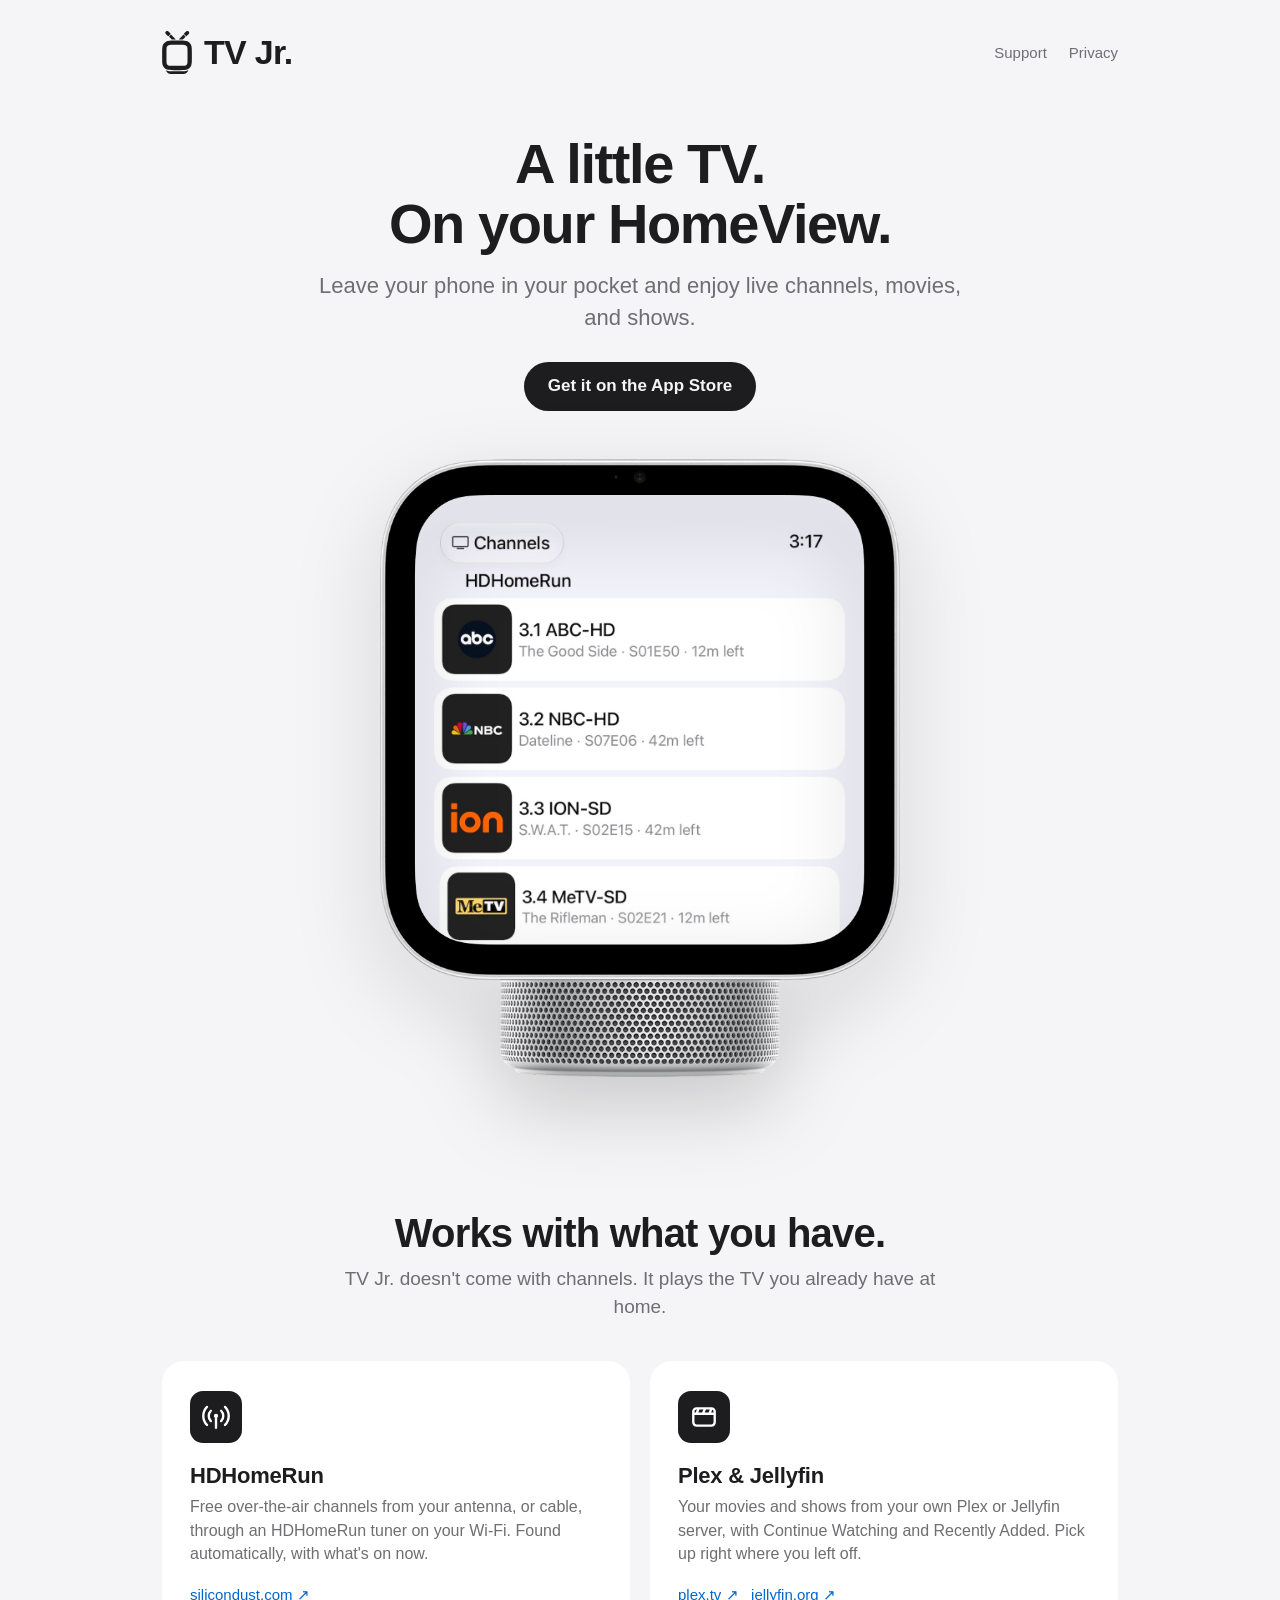
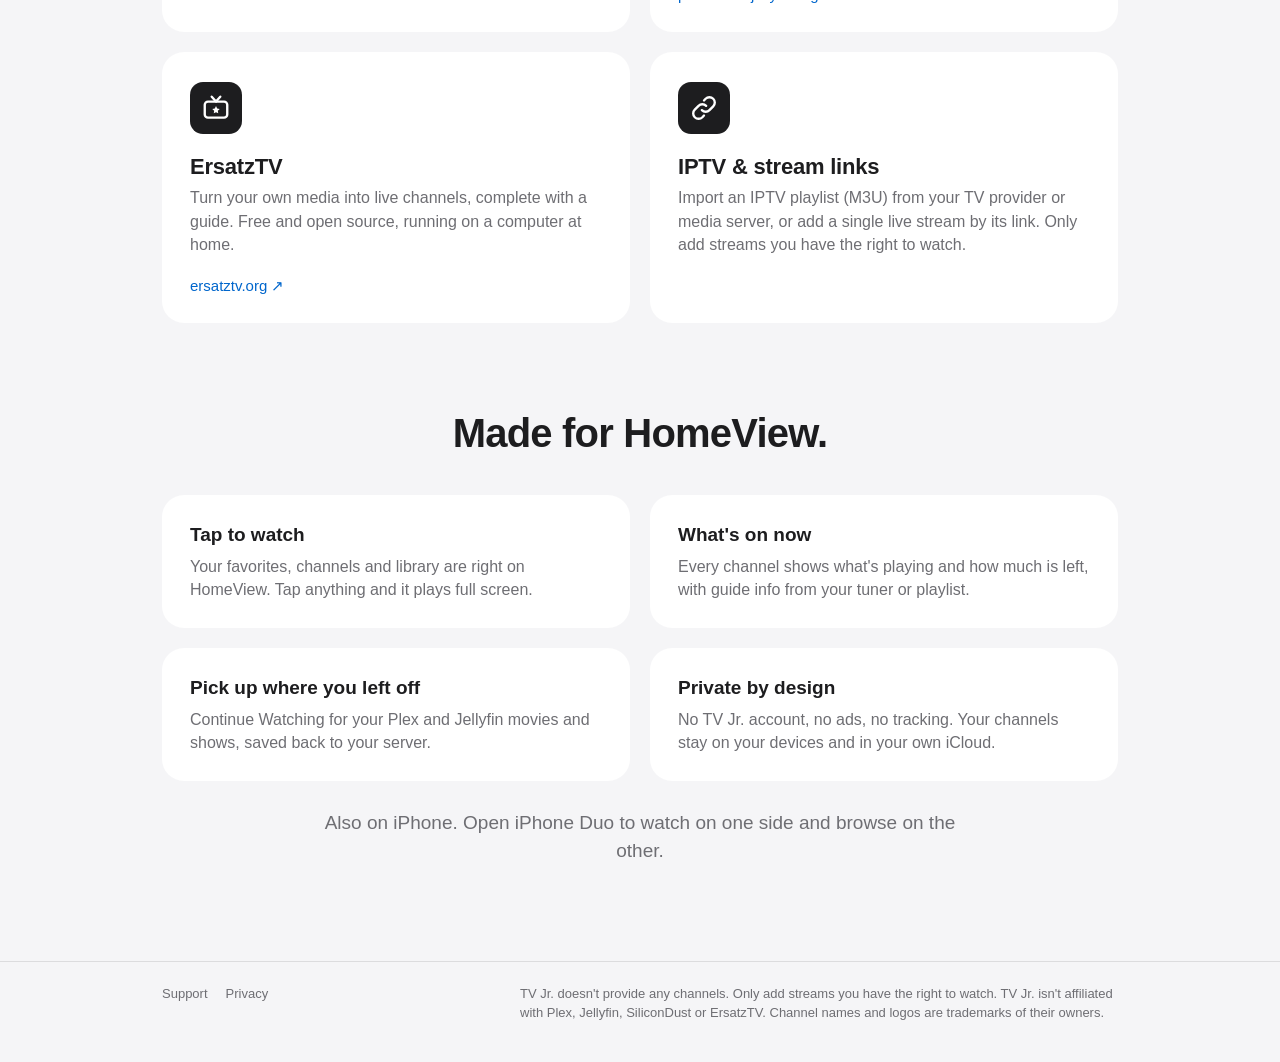
==== commit 1bad9f39: "Made for HomeView: lead with what it does on HomeView; iPhone as a note Co-Authored-By: Claude Opus " ====
--- a/index.html
+++ b/index.html
@@ -97,22 +97,23 @@
       <h2>Made for HomeView.</h2>
       <div class="features">
         <div class="feature">
-          <h3>Home, Channels, Library</h3>
-          <p>Favorites and recent channels up front, every channel by source, and your library one tap away.</p>
+          <h3>Tap to watch</h3>
+          <p>Your favorites, channels and library are right on HomeView. Tap anything and it plays full screen.</p>
         </div>
         <div class="feature">
-          <h3>Full screen, then a mini player</h3>
-          <p>Watch full screen, then keep it playing in a mini player while you browse.</p>
+          <h3>What's on now</h3>
+          <p>Every channel shows what's playing and how much is left, with guide info from your tuner or playlist.</p>
         </div>
         <div class="feature">
-          <h3>On iPhone and iPhone Duo</h3>
-          <p>The same channels on your phone. Open iPhone Duo to watch on one side and browse on the other.</p>
+          <h3>Pick up where you left off</h3>
+          <p>Continue Watching for your Plex and Jellyfin movies and shows, saved back to your server.</p>
         </div>
         <div class="feature">
           <h3>Private by design</h3>
-          <p>No accounts, no ads, no tracking. Your channels stay on your devices and in your own iCloud.</p>
+          <p>No TV Jr. account, no ads, no tracking. Your channels stay on your devices and in your own iCloud.</p>
         </div>
       </div>
+      <p class="sub" style="margin-top:28px">Also on iPhone. Open iPhone Duo to watch on one side and browse on the other.</p>
     </section>
   </main>
 
